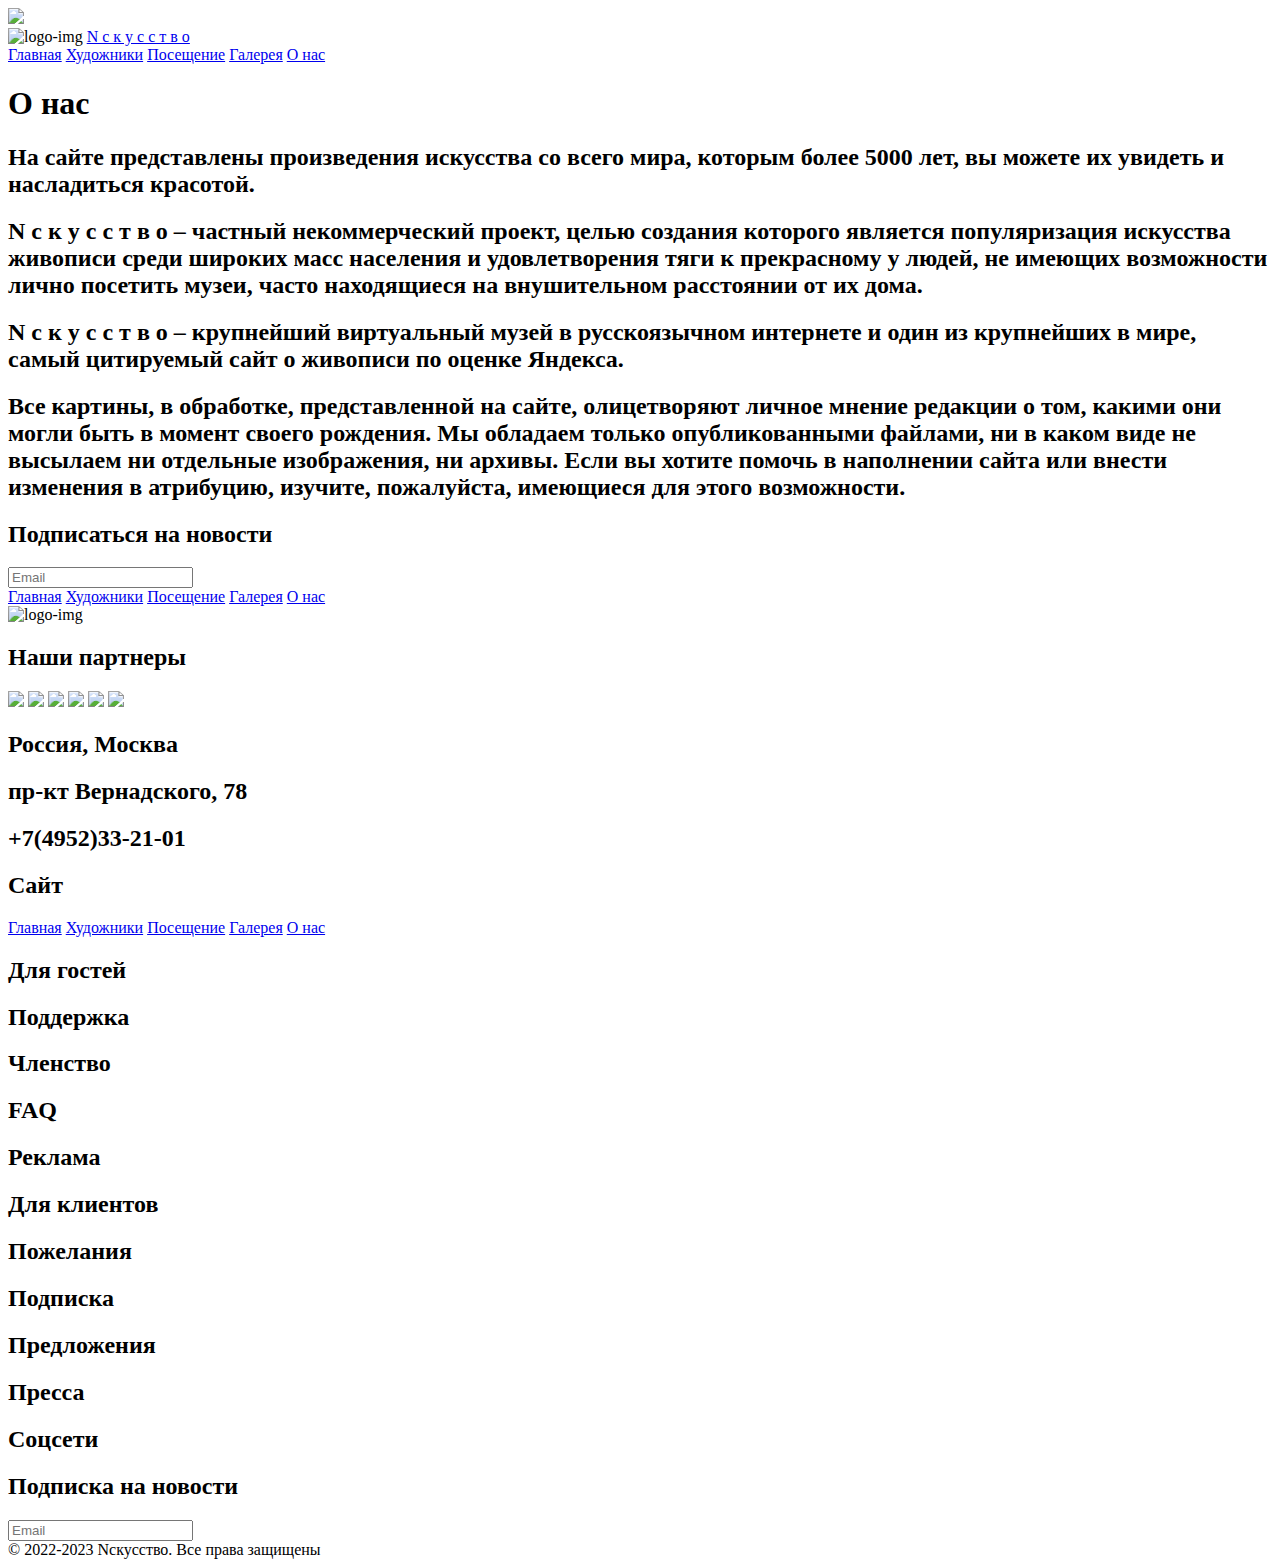
==== about.html @ bd9b1b60 "first" ====
<!DOCTYPE html>
<html>

<head>
    <meta charset="UTF-8">
    <title>О нас | N с к у с с т в о</title>
    <link rel="shortcut icon" href="img/favicon.ico" />
    <link href="https://fonts.googleapis.com/css2?family=Forum:wght@100;300;400;500;700&display=swap" rel="stylesheet">
    <link href="https://fonts.googleapis.com/css2?family=Nunito:wght@100;300;400;500;700&display=swap" rel="stylesheet">
    <script src="http://ajax.googleapis.com/ajax/libs/jquery/2.0.3/jquery.min.js"></script>
    <script src="https://kit.fontawesome.com/1eea5a88db.js" crossorigin="anonymous"></script>
    <link rel="stylesheet" href="css/about.css">
</head>


<body>
    <div class="container">
        <header id="header">
            <img src="img/fullscreen/fullscreen1.jpg" class="fullscreen">
            <div class="header">
                <div class="logo">
                    <img src="img/logo.png" alt="logo-img" class="logo-img">
                    <a href="index.html#header" class="link">N с к у с с т в о</a>
                </div>
                <nav>
                    <a href="index.html#header" class="link nav-link menu-link">Главная</a>
                    <a href="index.html#artists" class="link nav-link menu-link">Художники</a>
                    <a href="index.html#visiting" class="link nav-link menu-link">Посещение</a>
                    <a href="gallery.html" class="link nav-link menu-link">Галерея</a>
                    <a href="about.html" class="link nav-link menu-link">О нас</a>
                    <a href="#" class="icon fa-solid fa-magnifying-glass fa-lg"></a>
                    <a class="icon fa-solid fa-bars fa-lg burger"></a>
                </nav>
            </div>

            <h1 class="welcome-title">О нас</h1>
            <div class="about">
                <!-- <h1 class="welcome-title">О нас</h1> -->
                <h2 class="welcome-description">На сайте представлены произведения искусства со всего мира, которым
                    более 5000 лет, вы можете их увидеть и насладиться красотой.</h2>
                <div class="d"><i class="fa-solid fa-circle fa-2xs"></i></div>
                <h2 class="welcome-description">N с к у с с т в о – частный некоммерческий проект, целью создания
                    которого является популяризация искусства живописи среди широких масс населения и удовлетворения
                    тяги к прекрасному у людей, не имеющих возможности лично посетить музеи, часто находящиеся на
                    внушительном расстоянии от их дома.</h2>
                <div class="d"><i class="fa-solid fa-circle fa-2xs"></i></div>
                <h2 class="welcome-description">N с к у с с т в о – крупнейший виртуальный музей в русскоязычном
                    интернете и один из крупнейших в мире, самый цитируемый сайт о живописи по оценке Яндекса.</h2>
                <div class="d"><i class="fa-solid fa-circle fa-2xs"></i></div>
                <h2 class="welcome-description">Все картины, в обработке, представленной на сайте, олицетворяют личное
                    мнение редакции о том, какими они могли быть в момент своего рождения. Мы обладаем только
                    опубликованными файлами, ни в каком виде не высылаем ни отдельные изображения, ни архивы. Если вы
                    хотите помочь в наполнении сайта или внести изменения в атрибуцию, изучите, пожалуйста, имеющиеся
                    для этого возможности.</h2>
                <div class="subscribe">
                    <h2>Подписаться на новости</h2>
                    <input placeholder="Email">
                </div>
            </div>
            <div class="submenu">
                <a href="index.html#header" class="link nav-link submenu-link">Главная</a>
                <a href="index.html#artists" class="link nav-link submenu-link">Художники</a>
                <a href="index.html#visiting" class="link nav-link submenu-link">Посещение</a>
                <a href="gallery.html" class="link nav-link submenu-link">Галерея</a>
                <a href="about.html" class="link nav-link submenu-link">О нас</a>
            </div>
        </header>

        <main>

            <div class="about">

            </div>

        </main>

        <footer>
            <div class="footer-main" id="about">
                <div class="footer-des1">
                    <div class="f-logo">
                        <img src="img/logo.png" alt="logo-img" class="logo-img">
                    </div>
                    <div class="footer-des11">
                        <div class="partners">
                            <h2 class="partners-title f-title">Наши партнеры</h2>
                            <div class="partner-icons">
                                <img src="img/logo/icons8-discord-100.png">
                                <img src="img/logo/icons8-hbo-100.png">
                                <img src="img/logo/icons8-amazon-100.png">
                                <img src="img/logo/icons8-moodle-100.png">
                                <img src="img/logo/icons8-netflix-100.png">
                                <img src="img/logo/icons8-ted-100.png">
                            </div>
                        </div>
                        <div class="address">
                            <h2 class="f-text">Россия, Москва</h2>
                            <h2 class="f-text">пр-кт Вернадского, 78</h2>
                            <h2 class="f-text">+7(4952)33-21-01</h2>
                        </div>
                    </div>
                </div>
                <div class="footer-des2">
                    <div class="footer-des21">
                        <div class="f-section">
                            <h2 class="f-title">Сайт</h2>
                            <a href="#header" class="f-text nav-link">Главная</a>
                            <a href="#artists" class="f-text nav-link">Художники</a>
                            <a href="#visiting" class="f-text nav-link">Посещение</a>
                            <a href="gallery.html" class="f-text nav-link">Галерея</a>
                            <a href="about.html" class="f-text nav-link">О нас</a>
                        </div>
                        <div class="f-section">
                            <h2 class="f-title">Для гостей</h2>
                            <h2 class="nav-link f-text">Поддержка</h2>
                            <h2 class="nav-link f-text">Членство</h2>
                            <h2 class="nav-link f-text">FAQ</h2>
                            <h2 class="nav-link f-text">Реклама</h2>
                        </div>
                        <div class="f-section">
                            <h2 class="f-title">Для клиентов</h2>
                            <h2 class="nav-link f-text">Пожелания</h2>
                            <h2 class="nav-link f-text">Подписка</h2>
                            <h2 class="nav-link f-text">Предложения</h2>
                            <h2 class="nav-link f-text">Пресса</h2>
                        </div>
                    </div>
                    <div class="footer-des22">
                        <div class="f-soc">
                            <h2 class="f-title">Соцсети</h2>
                            <i class="fa-brands fa-telegram"></i>
                            <i class="fa-brands fa-twitter"></i>
                            <i class="fa-brands fa-vk"></i>
                            <i class="fa-brands fa-instagram"></i>
                            <i class="fa-brands fa-youtube"></i>
                        </div>
                        <div class="f-feedback">
                            <h2 class="f-title">Подписка на новости</h2>
                            <input placeholder="Email">
                        </div>
                    </div>
                </div>
            </div>
            <div class="copy">&copy 2022-2023 Nскусство. Все права защищены</div>
        </footer>
    </div>
    <script src="js/burger.js"></script>
</body>

</html>
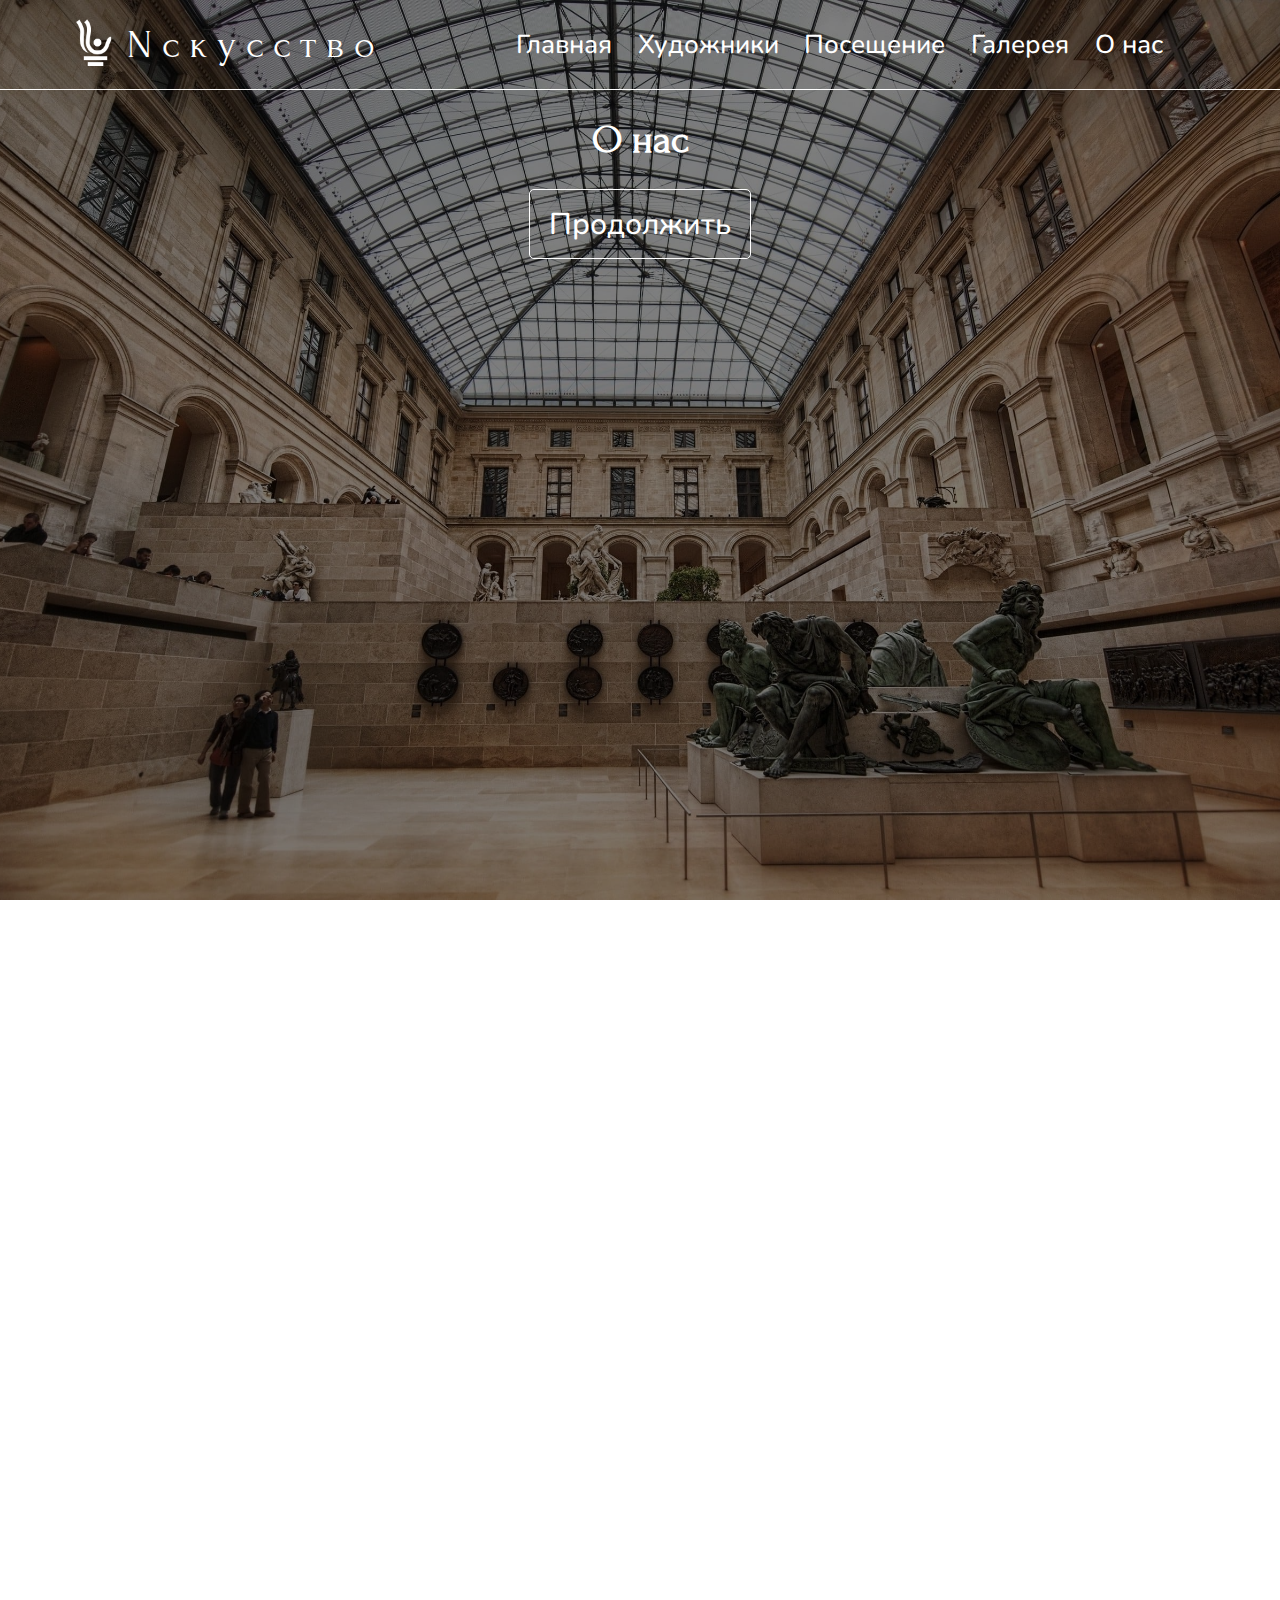
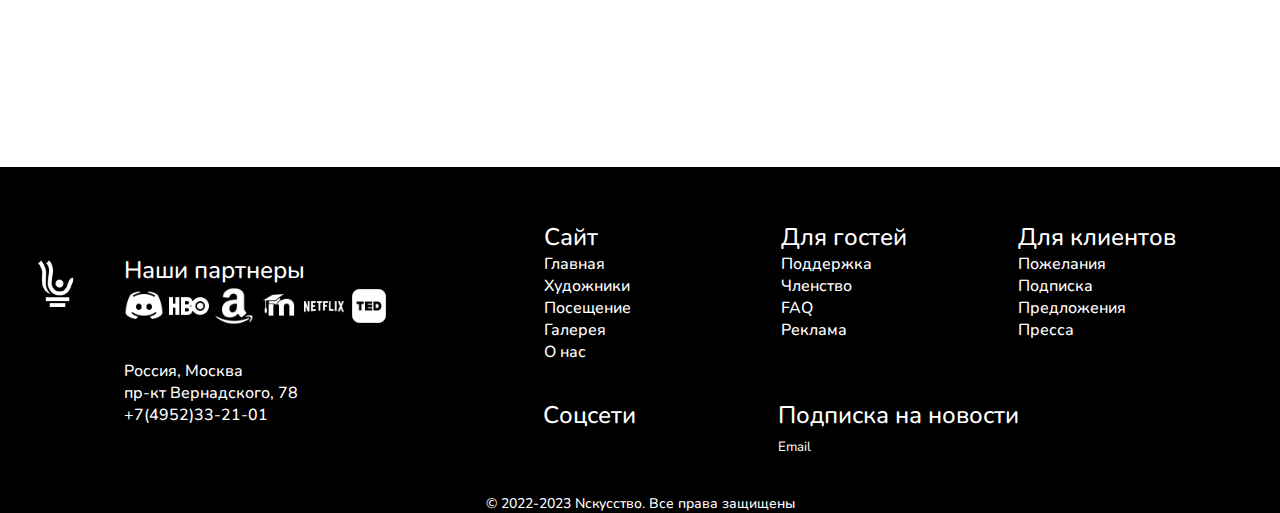
==== commit dec23309: "Update about.html" ====
--- a/about.html
+++ b/about.html
@@ -32,31 +32,8 @@
                     <a class="icon fa-solid fa-bars fa-lg burger"></a>
                 </nav>
             </div>
-
             <h1 class="welcome-title">О нас</h1>
-            <div class="about">
-                <!-- <h1 class="welcome-title">О нас</h1> -->
-                <h2 class="welcome-description">На сайте представлены произведения искусства со всего мира, которым
-                    более 5000 лет, вы можете их увидеть и насладиться красотой.</h2>
-                <div class="d"><i class="fa-solid fa-circle fa-2xs"></i></div>
-                <h2 class="welcome-description">N с к у с с т в о – частный некоммерческий проект, целью создания
-                    которого является популяризация искусства живописи среди широких масс населения и удовлетворения
-                    тяги к прекрасному у людей, не имеющих возможности лично посетить музеи, часто находящиеся на
-                    внушительном расстоянии от их дома.</h2>
-                <div class="d"><i class="fa-solid fa-circle fa-2xs"></i></div>
-                <h2 class="welcome-description">N с к у с с т в о – крупнейший виртуальный музей в русскоязычном
-                    интернете и один из крупнейших в мире, самый цитируемый сайт о живописи по оценке Яндекса.</h2>
-                <div class="d"><i class="fa-solid fa-circle fa-2xs"></i></div>
-                <h2 class="welcome-description">Все картины, в обработке, представленной на сайте, олицетворяют личное
-                    мнение редакции о том, какими они могли быть в момент своего рождения. Мы обладаем только
-                    опубликованными файлами, ни в каком виде не высылаем ни отдельные изображения, ни архивы. Если вы
-                    хотите помочь в наполнении сайта или внести изменения в атрибуцию, изучите, пожалуйста, имеющиеся
-                    для этого возможности.</h2>
-                <div class="subscribe">
-                    <h2>Подписаться на новости</h2>
-                    <input placeholder="Email">
-                </div>
-            </div>
+            <a class="btn" href="#cards">Продолжить</a>
             <div class="submenu">
                 <a href="index.html#header" class="link nav-link submenu-link">Главная</a>
                 <a href="index.html#artists" class="link nav-link submenu-link">Художники</a>
@@ -68,8 +45,118 @@
 
         <main>
 
-            <div class="about">
-
+            <h2 class="block-title">Немного информации</h2>
+            <div class="cards" id="cards">
+                <div class="card">
+                    <div class="card__content">
+                        <div class="card__content-heading">
+                            <h2>Кто мы</h2>
+                            <br>
+                        </div>
+                        <div class="card__content-body">
+                            <p>N с к у с с т в о – крупнейший виртуальный музей в русскоязычном
+                                интернете и один из крупнейших в мире, самый цитируемый сайт о живописи по оценке
+                                Яндекса.</p>
+                        </div>
+                    </div>
+                </div>
+                <div class="card">
+                    <div class="card__content">
+                        <div class="card__content-heading">
+                            <h2>О чем мы</h2>
+                            <br>
+                        </div>
+                        <div class="card__content-body">
+                            <p>N с к у с с т в о – частный некоммерческий проект, целью создания
+                                которого является популяризация искусства живописи среди широких масс населения и
+                                удовлетворения тяги к прекрасному у людей.</p>
+                        </div>
+                    </div>
+                </div>
+
+                <div class="card">
+                    <div class="card__content">
+                        <div class="card__content-heading">
+                            <h2>Что имеем</h2>
+                            <br>
+                        </div>
+                        <div class="card__content-body">
+                            <p>На сайте представлены произведения искусства со всего мира, которым
+                                более 5000 лет, вы можете их увидеть и насладиться красотой.</p>
+                        </div>
+                    </div>
+                </div>
+                <div class="card">
+                    <div class="card__content">
+                        <div class="card__content-heading">
+                            <h2>О картинах</h2>
+                            <br>
+                        </div>
+                        <div class="card__content-body">
+                            <p>Все картины олицетворяют личное
+                                мнение редакции о том, какими они могли быть в момент своего рождения. Если вы хотите
+                                помочь в наполнении сайта или внести изменения в атрибуцию,
+                                изучите имеющиеся для этого возможности.</p>
+                        </div>
+                    </div>
+                </div>
+            </div>
+
+            <div class="subscribe">
+                <h2>Подпишись на нас, чтобы быть в курсе последних событий из мирового искусства</h2>
+                <input placeholder="Email">
+                <button class="btn">Отправить</button>
+            </div>
+
+            <h2 class="block-title">Наши спонсоры</h2>
+            <div class="speakers">
+                <!-- <h2 class="title spaekers-title">Наши спикеры</h2> -->
+                <div class="speakers-items">
+                    <div class="box">
+                        <span></span>
+                        <div class="content">
+                            <img class="speaker-img"
+                                src="https://thumb.tildacdn.com/tild6533-6237-4832-a362-323634376337/-/resize/520x/-/format/webp/Mask_Group.png"
+                                data-original="https://static.tildacdn.com/tild6533-6237-4832-a362-323634376337/Mask_Group.png"
+                                alt="">
+                            <h2 class="text speaker-name">Андрей Менде</h2>
+                            <h2 class="speaker-description">Product Owner, основатель тренажера ProductDo</h2>
+                        </div>
+                    </div>
+                    <div class="box">
+                        <span></span>
+                        <div class="content">
+                            <img class="speaker-img"
+                                src="https://thumb.tildacdn.com/tild3939-3566-4639-a331-613866333431/-/resize/520x/-/format/webp/Mask_Group.png"
+                                data-original="https://static.tildacdn.com/tild3939-3566-4639-a331-613866333431/Mask_Group.png"
+                                alt="">
+                            <h2 class="text speaker-name">Анна Доброва</h2>
+                            <h2 class="speaker-description">Senior Product Manager, Avito</h2>
+                        </div>
+                    </div>
+                    <div class="box">
+                        <span></span>
+                        <div class="content">
+                            <img class="speaker-img"
+                                src="https://thumb.tildacdn.com/tild6437-3161-4234-b266-623839643739/-/resize/520x/-/format/webp/Mask_Group.png"
+                                data-original="https://static.tildacdn.com/tild6437-3161-4234-b266-623839643739/Mask_Group.png"
+                                alt="">
+                            <h2 class="text speaker-name">Михаил Карпов</h2>
+                            <h2 class="speaker-description">Data Science Product Manager, Яндекс.Вертикали</h2>
+                        </div>
+                    </div>
+                    <div class="box">
+                        <span></span>
+                        <div class="content">
+                            <img class="speaker-img"
+                                src="https://thumb.tildacdn.com/tild3836-6665-4435-b335-326465363865/-/resize/520x/-/format/webp/_1.png"
+                                data-original="https://static.tildacdn.com/tild3836-6665-4435-b335-326465363865/_1.png"
+                                alt="">
+                            <h2 class="text speaker-name">Дарья Щурик</h2>
+                            <h2 class="speaker-description">Product Lead, Ozon Global (Buyer Experience)</h2>
+                        </div>
+                    </div>
+                </div>
             </div>
 
         </main>
@@ -146,4 +233,4 @@
     <script src="js/burger.js"></script>
 </body>
 
-</html>+</html>
--- a/css/about.css
+++ b/css/about.css
@@ -0,0 +1,360 @@
+* {
+    box-sizing: border-box;
+    font-family: 'Forum', 'Lucida Sans', Arial, sans-serif;
+    color: white;
+    margin: 0 auto;
+    padding: 0;
+    text-decoration: none;
+    scroll-behavior: smooth;
+}
+
+/* GENERAL */
+
+html,
+h1,
+h2 {
+    font-size: 20px;
+    font-weight: 500;
+}
+
+.container {
+    position: relative;
+    width: 100%;
+}
+
+main {
+    position: relative;
+    width: 100%;
+}
+
+.btn {
+    padding: 1.5vh 1.5vw;
+    font-size: 30px;
+    font-family: 'Nunito', sans-serif;
+    background: transparent;
+    border: 1px solid white;
+    border-radius: 5px;
+    transition: all .4s ease-in-out;
+    cursor: pointer;
+}
+
+.btn:hover {
+    color: rgb(98, 98, 98);
+    background: white;
+    transition: all .4s ease-in-out;
+}
+
+.btn:active {
+    transform: translateY(-1px);
+}
+
+
+
+
+/* HEADER */
+
+header {
+    position: relative;
+    width: 100%;
+    height: 100vh;
+    display: flex;
+    flex-direction: column;
+    background-color: rgba(0, 0, 0, .5);
+    background-blend-mode: multiply;
+}
+
+.fullscreen {
+    position: absolute;
+    width: 100%;
+    height: 100%;
+    z-index: -1;
+    object-fit: cover;
+}
+
+.header {
+    width: 100%;
+    height: 10vh;
+    display: flex;
+    flex-direction: row;
+    justify-content: space-around;
+    align-items: center;
+    border-bottom: 1px solid white;
+}
+
+.logo {
+    display: flex;
+    align-items: center;
+}
+
+.logo-img {
+    height: 7vh;
+}
+
+.logo .link {
+    font-size: 40px;
+}
+
+nav {
+    position: relative;
+    display: flex;
+    justify-content: space-between;
+    align-items: center;
+}
+
+.nav-link {
+    position: relative;
+    margin: 0 1vw;
+    font-size: 1.3rem;
+    font-weight: 500;
+    font-family: 'Nunito', sans-serif;
+}
+
+.nav-link:after {
+    display: block;
+    position: absolute;
+    left: 0;
+    width: 0;
+    height: 1px;
+    background-color: #fff;
+    content: "";
+    transition: width 0.3s ease-out;
+}
+
+.nav-link:hover:after,
+.nav-link:focus:after {
+    width: 100%;
+}
+
+.icon {
+    margin: 0 1vw;
+    text-decoration: none;
+    width: 15px;
+}
+
+.burger {
+    display: none;
+    cursor: pointer;
+}
+
+.submenu {
+    width: 100%;
+    border-bottom: 1px solid white;
+    padding: 2vh 2vw;
+    display: none;
+    flex-direction: column;
+    justify-content: center;
+    align-items: center;
+    position: absolute;
+    top: 10vh;
+    right: 0;
+    transition: all 0.3s ease-out;
+}
+
+.submenu-link {
+    width: fit-content;
+    margin: 0;
+    padding: 0;
+}
+
+/* CONTENT */
+
+
+
+/* FOOTER */
+
+footer * {
+    font-family: 'Nunito';
+}
+
+footer {
+    position: relative;
+    background-color: black;
+    width: 100%;
+    display: flex;
+    flex-direction: column;
+    align-items: center;
+}
+
+.footer-main {
+    position: relative;
+    display: flex;
+    width: 100%;
+    padding: 4vh 2vw 2vh;
+    flex-direction: row;
+    align-items: center;
+    justify-content: space-between;
+    flex-wrap: wrap;
+}
+
+.footer-des1 {
+    width: 40%;
+    min-width: 320px;
+    display: flex;
+    flex-direction: row;
+    align-items: flex-start;
+    justify-content: space-between;
+    flex-wrap: wrap;
+}
+
+.partners {
+    padding: 0 0 3vh;
+}
+
+.footer-des2 {
+    position: relative;
+    width: 60%;
+    display: flex;
+    flex-direction: column;
+}
+
+.footer-des21,
+.footer-des22 {
+    position: relative;
+    width: 100%;
+    padding: 1vh 1vw;
+    display: flex;
+    flex-direction: row;
+    flex-wrap: wrap;
+}
+
+.f-section,
+.f-soc,
+.f-feedback {
+    width: 33%;
+    min-width: 100px;
+    padding: 1vh 1vw;
+}
+
+.f-feedback {
+    width: 67%;
+}
+
+.f-logo {
+    width: 20%;
+}
+
+.footer-des11 {
+    width: 80%;
+}
+
+.f-title {
+    font-size: 1.2rem;
+}
+
+.f-text {
+    display: block;
+    cursor: pointer;
+    width: max-content;
+    font-size: 0.8rem;
+    padding: 0;
+    margin: 0;
+}
+
+.fa-brands {
+    cursor: pointer;
+}
+
+.partner-icons img {
+    max-width: 40px;
+    width: 5vw;
+}
+
+.f-feedback input {
+    background-color: transparent;
+    border: none;
+    width: 100%;
+}
+
+.copy {
+    font-size: 0.7rem;
+}
+
+/* ABOUT */
+
+.about {
+    padding: 2vh 5vw;
+}
+
+.welcome-title {
+    font-size: 2rem;
+    font-weight: 700;
+    font-family: 'Forum';
+    margin: 3vh 2vw;
+    text-align: center;
+}
+
+.welcome-description {
+    display: block;
+    font-family: 'Nunito';
+    font-size: 1rem;
+    text-align: center;
+}
+
+.about .d {
+    text-align: center;
+    padding: 1vh 1vw;
+}
+
+.subscribe {
+    margin-top: 4vh;
+    display: flex;
+}
+
+.subscribe h2 {
+    width: 30%;
+    font-family: 'Nunito';
+    font-size: 1.5rem;
+}
+
+.subscribe input {
+    width: 70%;
+    background-color: rgba(255, 255, 255, .5);
+    font-family: 'Nunito';
+    color: #fff;
+    border: 1px solid white;
+    padding: 1vh 1vw;
+    border-radius: 1vw;
+}
+
+::placeholder {
+    color: #fff;
+}
+
+@media (max-width: 559px) {
+    .welcome-title {
+        font-size: 15px;
+    }
+
+    .welcome-description {
+        font-size: 12px;
+    }
+
+    .subscribe h2 {
+        font-size: 15px;
+    }
+}
+
+@media (min-width: 560px) and (max-width: 900px) {
+
+    .welcome-title {
+        font-size: 20px;
+    }
+
+    .welcome-description {
+        font-size: 15px;
+    }
+
+    .subscribe h2 {
+        font-size: 20px;
+    }
+}
+
+@media (max-width: 1000px) {
+    .menu-link {
+        display: none;
+    }
+
+    .burger {
+        display: block;
+    }
+}
